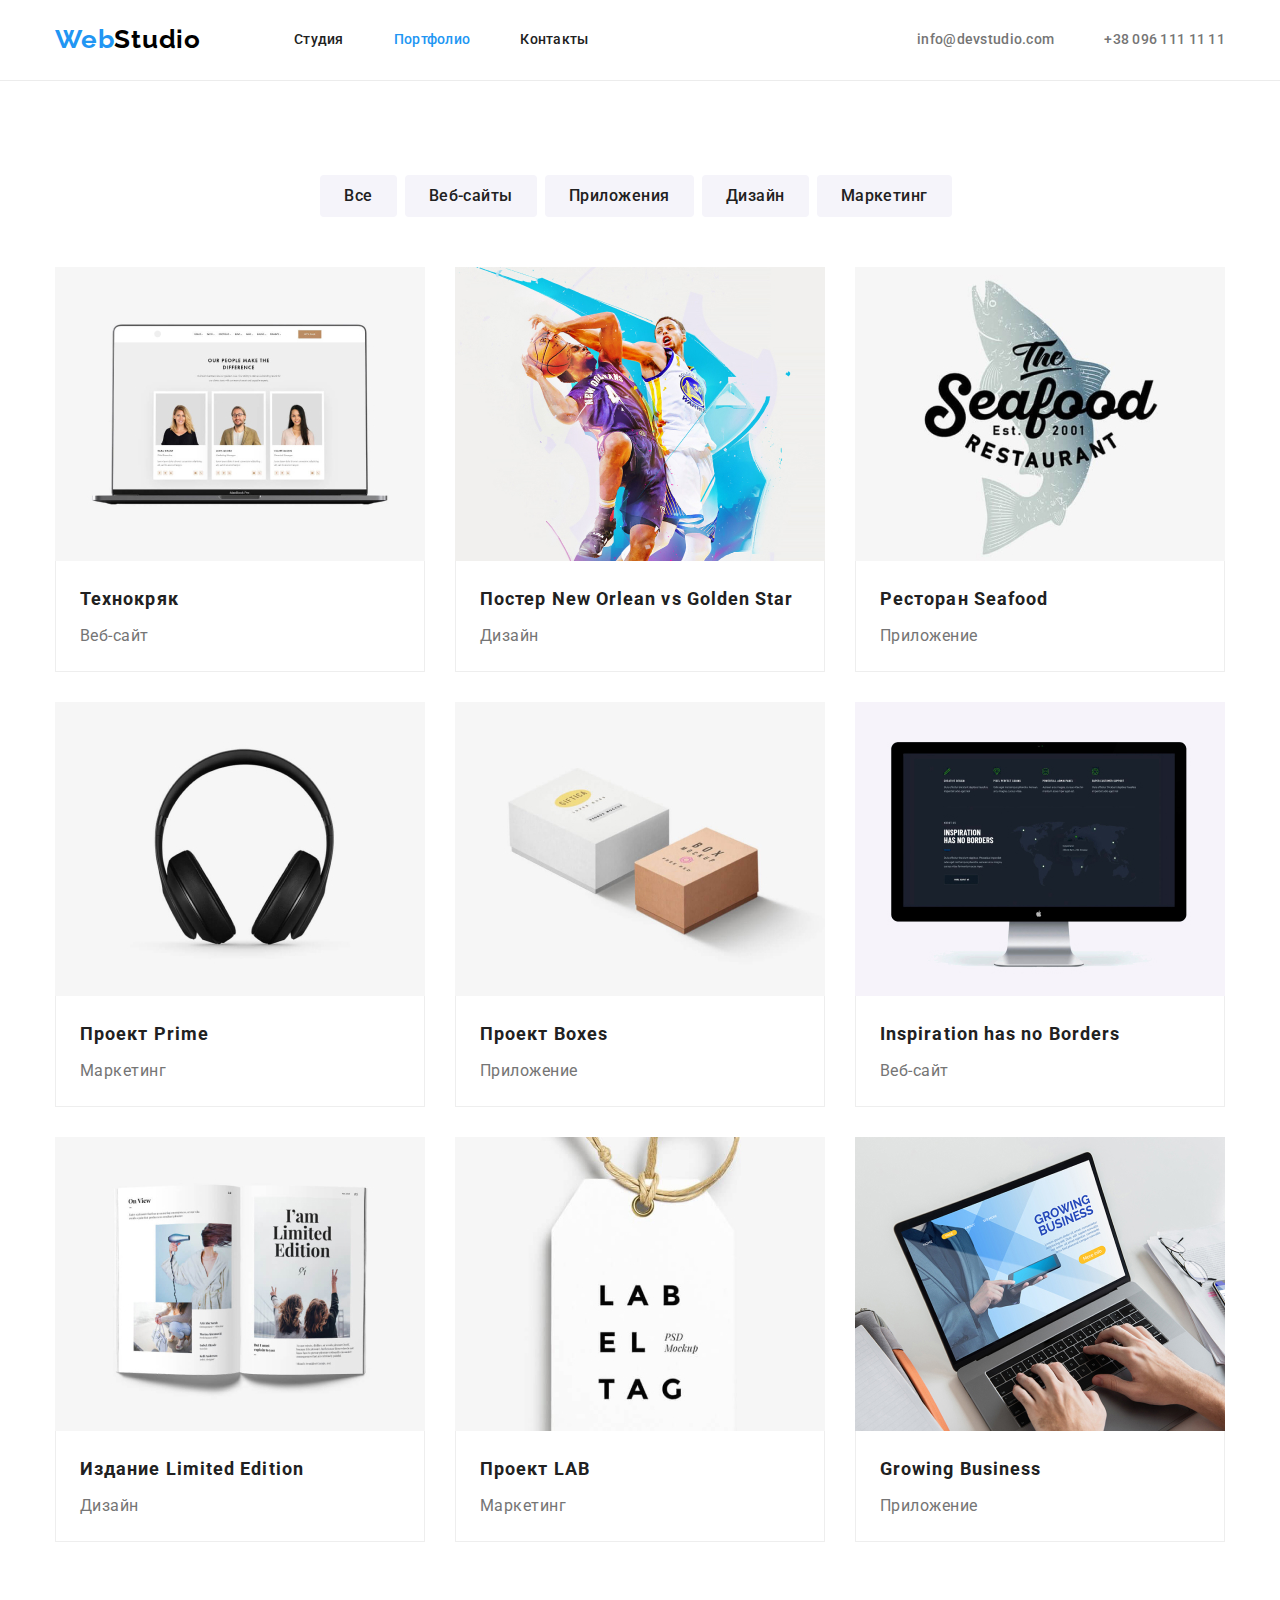
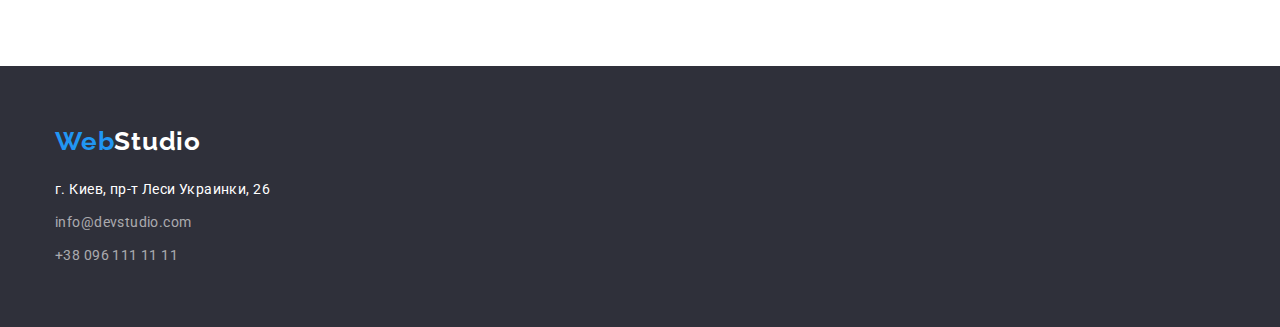
==== portfolio.html @ 6fd2e9e7 "hw #3" ====
<!DOCTYPE html>
<html lang="ru">
  <head>
    <meta charset="UTF-8" />
    <meta name="viewport" content="width=device-width, initial-scale=1.0" />
    <title>Веб-студия</title>
    <link
      href="https://fonts.googleapis.com/css2?family=Raleway:wght@700&family=Roboto:wght@400;500;700;900&display=swap"
      rel="stylesheet"
    />
    <link
      rel="stylesheet"
      href="https://cdnjs.cloudflare.com/ajax/libs/modern-normalize/1.0.0/modern-normalize.css"
    />
    <link rel="stylesheet" href="./css/styles.css" />
  </head>

  <body>
    <!-- HEADER -->
    <header class="header">
      <div class="container">
        <nav class="navigation">
          <a class="logo link" lang="en" href="/">
            <span class="logo-acent">Web</span>Studio
          </a>
          <ul class="navigation-list list">
            <li class="navigation-list-item">
              <a class="navigation-list-link link " href="./index.html"
                >Студия</a
              >
            </li>
            <li class="navigation-list-item">
              <a
                class="navigation-list-link link current"
                href="./portfolio.html"
                >Портфолио</a
              >
            </li>
            <li class="navigation-list-item">
              <a class="navigation-list-link link" href="">Контакты</a>
            </li>
          </ul>
        </nav>
        <address class="contact">
          <ul class="contact-list list">
            <li class="contact-list-item">
              <a class="header-mail-link link" href="mailto:info@devstudio.com"
                >info@devstudio.com</a
              >
            </li>
            <li class="contact-list-item">
              <a class="header-tel-link link" href="tel:+380961111111"
                >+38 096 111 11 11</a
              >
            </li>
          </ul>
        </address>
      </div>
    </header>
    <main>
      <!-- OUR WORKS -->
      <section class="works">
        <div class="container">
          <h1 class="title">Наши работы</h1>
          <ul class="works-button-list list">
            <li><button class="filter-btn" type="button">Все</button></li>
            <li><button class="filter-btn" type="button">Веб-сайты</button></li>
            <li>
              <button class="filter-btn" type="button">Приложения</button>
            </li>
            <li><button class="filter-btn" type="button">Дизайн</button></li>
            <li><button class="filter-btn" type="button">Маркетинг</button></li>
          </ul>
          <ul class="works-examples-list list">
            <li class="works-examples-item">
              <img
                src="./images/our-works/img-1.jpg"
                width="370"
                height="294"
                alt="Страница веб-сайта"
              />
              <div class="works-content">
                <h2 class="works-subtitle">Технокряк</h2>
                <p class="works-description">Веб-сайт</p>
              </div>
            </li>
            <li class="works-examples-item">
              <img
                src="./images/our-works/img-2.jpg"
                width="370"
                height="294"
                alt="Постер Нью Орлеан"
              />
              <div class="works-content">
                <h2 class="works-subtitle">
                  Постер <span lang="en">New Orlean vs Golden Star</span>
                </h2>
                <p class="works-description">Дизайн</p>
              </div>
            </li>
            <li class="works-examples-item">
              <img
                src="./images/our-works/img-3.jpg"
                width="370"
                height="294"
                alt="Лого ресторана Си фуд"
              />
              <div class="works-content">
                <h2 class="works-subtitle">
                  Ресторан <span lang="en">Seafood</span>
                </h2>
                <p class="works-description">Приложение</p>
              </div>
            </li>
            <li class="works-examples-item">
              <img
                src="./images/our-works/img-4.jpg"
                width="370"
                height="294"
                alt="Наушники"
              />
              <div class="works-content">
                <h2 class="works-subtitle">
                  Проект <span lang="en">Prime</span>
                </h2>
                <p class="works-description">Маркетинг</p>
              </div>
            </li>
            <li class="works-examples-item">
              <img
                src="./images/our-works/img-5.jpg"
                width="370"
                height="294"
                alt="Две коробки"
              />
              <div class="works-content">
                <h2 class="works-subtitle">
                  Проект <span lang="en">Boxes</span>
                </h2>
                <p class="works-description">Приложение</p>
              </div>
            </li>
            <li class="works-examples-item">
              <img
                src="./images/our-works/img-6.jpg"
                width="370"
                height="294"
                alt="Страница веб-сайта инсперация"
              />
              <div class="works-content">
                <h2 class="works-subtitle" lang="en">
                  Inspiration has no Borders
                </h2>
                <p class="works-description">Веб-сайт</p>
              </div>
            </li>
            <li class="works-examples-item">
              <img
                src="./images/our-works/img-7.jpg"
                width="370"
                height="294"
                alt="Открытая книга"
              />
              <div class="works-content">
                <h2 class="works-subtitle">
                  Издание <span lang="en">Limited Edition</span>
                </h2>
                <p class="works-description">Дизайн</p>
              </div>
            </li>
            <li class="works-examples-item">
              <img
                src="./images/our-works/img-8.jpg"
                width="370"
                height="294"
                alt="Белая этикетка "
              />
              <div class="works-content">
                <h2 class="works-subtitle">
                  Проект <span lang="en">LAB</span>
                </h2>
                <p class="works-description">Маркетинг</p>
              </div>
            </li>
            <li class="works-examples-item">
              <img
                src="./images/our-works/img-9.jpg"
                width="370"
                height="294"
                alt="Человек печатает на ноутбуке"
              />
              <div class="works-content">
                <h2 class="works-subtitle" lang="en">Growing Business</h2>
                <p class="works-description">Приложение</p>
              </div>
            </li>
          </ul>
        </div>
      </section>
    </main>
    <!-- FOOTER -->
    <footer class="footer">
      <!-- <div class="footer-background"> -->
      <div class="container">
        <a class="footer-logo link" lang="en" href="/">
          <span class="logo-acent">Web</span>Studio
        </a>
        <address class="contact">
          <ul class="list">
            <li>
              <a
                class="footer-map-link link "
                href="https://goo.gl/maps/MBdeFPrQzgyW4BPL6"
                target="_blank"
                >г. Киев, пр-т Леси Украинки, 26</a
              >
            </li>
            <li>
              <a class="footer-mail-link link" href="mailto:info@devstudio.com"
                >info@devstudio.com</a
              >
            </li>
            <li>
              <a class="footer-tel-link link" href="tel:+380961111111"
                >+38 096 111 11 11</a
              >
            </li>
          </ul>
        </address>
      </div>
      <!-- </div> -->
    </footer>
  </body>
</html>
---- css/styles.css ----
:root {
  --primary-text-color: #757575;
  --title-text-color: #212121;
  --acent-color: #2196f3;
  --text-color-on-acent-background: #ffffff;
  --logo-color: #000000;
  --primary-background-color: #ffffff;
  --secondary-background-color: #f5f4fa;
  --footer-background-color: #2f303a;
}

*,
*::before,
*::after {
  margin: 0;
  padding: 0;
}

body {
  font-family: "Roboto", sans-serif;
}

img {
  display: block;
}

.list {
  list-style: none;
}

.link {
  text-decoration: none;
}

.contact {
  font-style: normal;
}

.container {
  width: 1200px;
  padding: 0 15px;
  margin: 0 auto;
}

.logo {
  font-family: Raleway, sans-serif;
  font-weight: 700;
  font-size: 26px;
  line-height: 1.192;
  letter-spacing: 0.03em;
  color: var(--logo-color);
}

.logo-acent {
  color: var(--acent-color);
}

/* ------------------------HEADER------------------------ */

.header {
  background-color: var(--primary-background-color);
  padding-top: 24px;
  padding-bottom: 25px;
  border-bottom: 1px solid #ececec;
}

.header .container {
  display: flex;
  align-items: center;
  justify-content: space-between;
}
.navigation,
.navigation-list,
.contact-list {
  display: flex;
  align-items: center;
}

.navigation .logo {
  margin-right: 93px;
}

.navigation-list-item:not(:last-child),
.contact-list-item:not(:last-child) {
  margin-right: 50px;
}

.navigation-list-link,
.header-mail-link,
.header-tel-link {
  font-weight: 500;
  font-size: 14px;
  line-height: 1.143;
  letter-spacing: 0.02em;
  color: var(--title-text-color);
}

.header-mail-link,
.header-tel-link {
  color: var(--primary-text-color);
}
.navigation-list-link:hover,
.navigation-list-link:focus,
.header-mail-link:hover,
.header-mail-link:focus,
.header-tel-link:hover,
.header-tel-link:focus {
  color: var(--acent-color);
}

.navigation-list-link.current {
  color: var(--acent-color);
}
.modal-btn {
  padding: 8px 30px;

  box-shadow: 0px 4px 4px rgba(0, 0, 0, 0.15);
  border-radius: 4px;

  font-weight: 700;
  font-size: 16px;
  line-height: 1.875;
  align-items: center;
  text-align: center;
  letter-spacing: 0.06em;
  color: var(--text-color-on-acent-background);
  background-color: var(--acent-color);
}
.title {
  font-weight: 700;
  font-size: 36px;
  line-height: 1.167;
  text-align: center;
  letter-spacing: 0.03em;
  color: var(--title-text-color);
}
/* ------------------------HERO------------------------ */
.hero {
  background-color: var(--primary-background-color);
}

.hero-background {
  width: 1600px;

  padding-top: 200px;
  padding-bottom: 200px;
  margin-left: auto;
  margin-right: auto;
  background-color: var(--footer-background-color);
}

.hero .container {
  text-align: center;
}

.hero-title {
  max-width: 696px;
  margin-left: auto;
  margin-right: auto;
  margin-bottom: 30px;

  font-weight: 900;
  font-size: 44px;
  line-height: 1.364;
  text-align: center;
  letter-spacing: 0.06em;
  text-transform: uppercase;
  color: var(--text-color-on-acent-background);
}

/* ------------------------OUR ADVANTAGES------------------------ */
.advantages {
  padding-top: 94px;
  padding-bottom: 94px;
  background-color: var(--primary-background-color);
}

.advantages .title {
  display: none;
}

.advantages .list {
  display: flex;
  justify-content: space-between;
}

.advantages-list-item {
  width: 270px;
}
/* .advantages-list-item:not(:last-child) {
  margin-right: 30px;
} */

.advantages-subtitle {
  margin-bottom: 10px;

  font-weight: 700;
  font-size: 14px;
  line-height: 1.143;
  letter-spacing: 0.03em;
  text-transform: uppercase;
  color: var(--title-text-color);
}
.advantages-description {
  font-weight: 400;
  font-size: 14px;
  line-height: 1.714;
  letter-spacing: 0.03em;
  color: var(--primary-text-color);
}

/* ------------------------WHAT WE DO------------------------ */
.what-we-do {
  padding-bottom: 94px;
  background-color: var(--primary-background-color);
}

.what-we-do .title {
  margin-bottom: 50px;
}
.what-we-do .list {
  display: flex;
}
.what-we-do-list-item:not(last-child) {
  margin-right: 30px;
}
/* ------------------------OUR TEAM------------------------ */
.team {
  padding-top: 94px;
  padding-bottom: 94px;
  background-color: var(--secondary-background-color);
}

.team .title {
  margin-bottom: 50px;
}

.team .list {
  display: flex;
}

.team-list-item {
  padding-bottom: 30px;
  background-color: var(--primary-background-color);
  text-align: center;
}

.team-list-item:not(last-child) {
  margin-right: 30px;
}

.team-subtitle {
  margin-top: 30px;
  margin-bottom: 10px;

  font-weight: 500;
  font-size: 16px;
  line-height: 1.188;
  text-align: center;
  letter-spacing: 0.03em;
  color: var(--title-text-color);
}
.team-description {
  font-weight: 400;
  font-size: 16px;
  line-height: 1.188;
  text-align: center;
  letter-spacing: 0.03em;
  color: var(--primary-text-color);
}

/* ------------------------FOOTER------------------------ */
.footer {
  padding: 60px 0;
  margin: 0 auto;
  background-color: var(--footer-background-color);
}
/* .footer-background {
  width: 1600px;
  padding: 60px 0;
  margin: 0 auto;
  background-color: var(--footer-background-color);
} */
.footer-logo {
  display: block;
  margin-bottom: 20px;

  font-family: Raleway, sans-serif;
  font-weight: 700;
  font-size: 26px;
  line-height: 1.192;
  letter-spacing: 0.03em;
  color: var(--text-color-on-acent-background);
}
.footer-map-link,
.footer-mail-link {
  display: block;
  margin-bottom: 9px;
}

.footer-map-link,
.footer-mail-link,
.footer-tel-link {
  font-weight: 400;
  font-size: 14px;
  line-height: 24px;
  letter-spacing: 0.03em;
}
.footer-map-link {
  color: var(--text-color-on-acent-background);
}
.footer-mail-link,
.footer-tel-link {
  color: rgba(255, 255, 255, 0.6);
}
.footer-map-link:hover,
.footer-map-link:focus,
.footer-mail-link:hover,
.footer-mail-link:focus,
.footer-tel-link:hover,
.footer-tel-link:focus {
  color: var(--acent-color);
}
/* ------------------------ OUR WORKS------------------------ */
.works {
  background-color: var(--primary-background-color);
  padding: 94px 15px;
}

.works-button-list {
  display: flex;
  justify-content: center;
  margin-bottom: 50px;
}

.works-examples-list {
  display: flex;
  flex-wrap: wrap;
}

.works-examples-item {
  width: 370px;
}
.works-examples-item:not(:nth-child(3n)) {
  margin-right: 30px;
}

.works-examples-item:not(:nth-last-child(3)) {
  margin-bottom: 30px;
}

.works .title {
  display: none;
}

.filter-btn:not(last-child) {
  margin-right: 8px;
}

.filter-btn {
  padding: 6px 22px;
  border-radius: 4px;
  border-color: transparent;

  font-style: normal;
  font-weight: 500;
  font-size: 16px;
  line-height: 1.625;
  text-align: center;
  letter-spacing: 0.03em;
  color: var(--title-text-color);
  background-color: var(--secondary-background-color);
}
.filter-btn:hover,
.filter-btn:focus {
  color: var(--text-color-on-acent-background);
  background-color: var(--acent-color);
}

.works-subtitle {
  margin-bottom: 4px;
  font-weight: 700;
  font-size: 18px;
  line-height: 2;
  letter-spacing: 0.06em;
  color: var(--title-text-color);
}
.works-description {
  font-weight: 400;
  font-size: 16px;
  line-height: 1.875;
  letter-spacing: 0.03em;
  color: var(--primary-text-color);
}
.works-content {
  border-left: 1px solid #eeeeee;
  border-right: 1px solid #eeeeee;
  border-bottom: 1px solid #eeeeee;
  padding: 20px 24px;
}
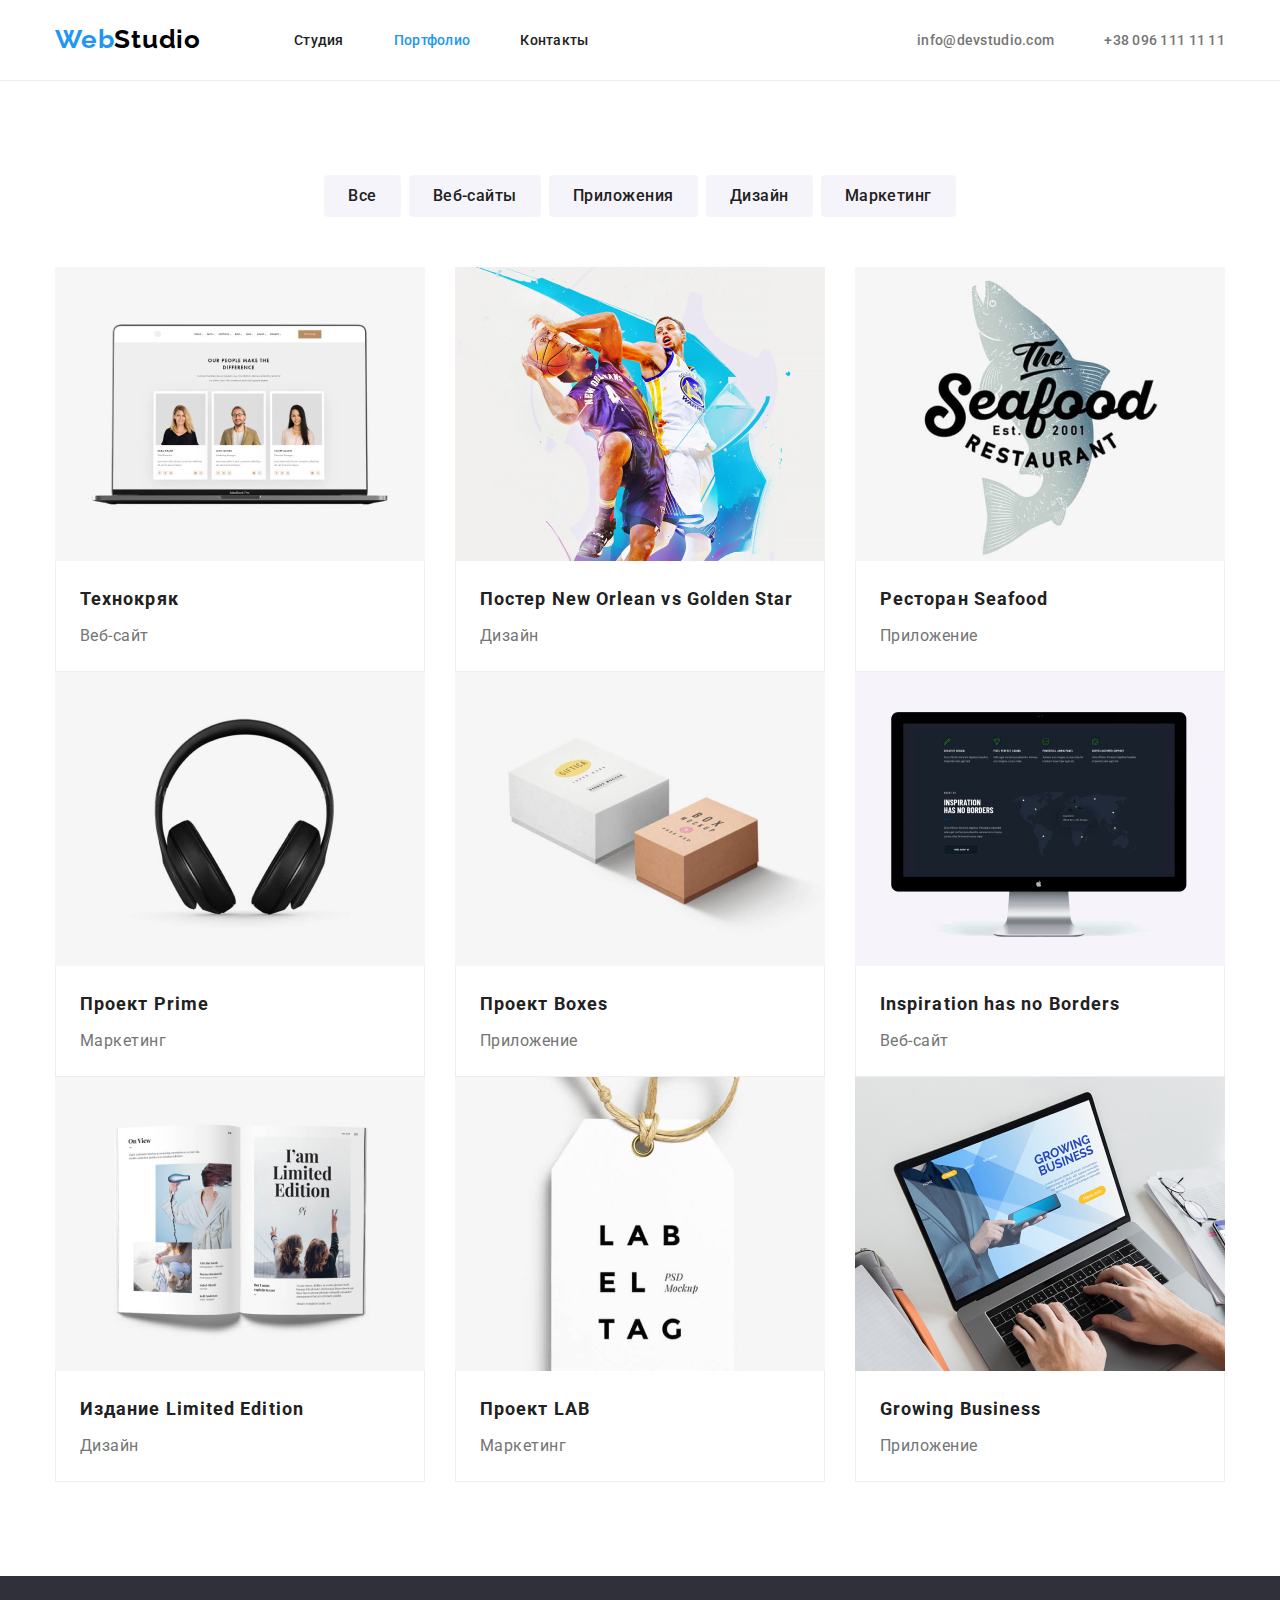
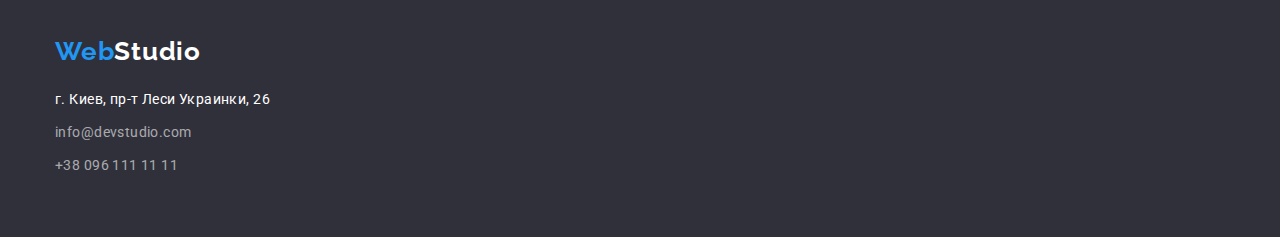
==== commit c02dd5c9: "Review #1 HW#3" ====
--- a/portfolio.html
+++ b/portfolio.html
@@ -63,13 +63,21 @@
         <div class="container">
           <h1 class="title">Наши работы</h1>
           <ul class="works-button-list list">
-            <li><button class="filter-btn" type="button">Все</button></li>
-            <li><button class="filter-btn" type="button">Веб-сайты</button></li>
-            <li>
+            <li class="works-button-item">
+              <button class="filter-btn" type="button">Все</button>
+            </li>
+            <li class="works-button-item">
+              <button class="filter-btn" type="button">Веб-сайты</button>
+            </li>
+            <li class="works-button-item">
               <button class="filter-btn" type="button">Приложения</button>
             </li>
-            <li><button class="filter-btn" type="button">Дизайн</button></li>
-            <li><button class="filter-btn" type="button">Маркетинг</button></li>
+            <li class="works-button-item">
+              <button class="filter-btn" type="button">Дизайн</button>
+            </li>
+            <li class="works-button-item">
+              <button class="filter-btn" type="button">Маркетинг</button>
+            </li>
           </ul>
           <ul class="works-examples-list list">
             <li class="works-examples-item">
--- a/css/styles.css
+++ b/css/styles.css
@@ -59,8 +59,6 @@
 
 .header {
   background-color: var(--primary-background-color);
-  padding-top: 24px;
-  padding-bottom: 25px;
   border-bottom: 1px solid #ececec;
 }
 
@@ -77,7 +75,10 @@
 }
 
 .navigation .logo {
+  display: block;
   margin-right: 93px;
+  padding-top: 24px;
+  padding-bottom: 25px;
 }
 
 .navigation-list-item:not(:last-child),
@@ -88,6 +89,9 @@
 .navigation-list-link,
 .header-mail-link,
 .header-tel-link {
+  display: block;
+  padding: 32px 0px;
+
   font-weight: 500;
   font-size: 14px;
   line-height: 1.143;
@@ -179,17 +183,16 @@
   display: none;
 }
 
-.advantages .list {
-  display: flex;
-  justify-content: space-between;
+.advantages-list {
+  display: flex;
 }
 
 .advantages-list-item {
   width: 270px;
 }
-/* .advantages-list-item:not(:last-child) {
+.advantages-list-item:not(:nth-child(4n)) {
   margin-right: 30px;
-} */
+}
 
 .advantages-subtitle {
   margin-bottom: 10px;
@@ -221,7 +224,10 @@
 .what-we-do .list {
   display: flex;
 }
-.what-we-do-list-item:not(last-child) {
+.what-we-do-list-item {
+  width: 370px;
+}
+.what-we-do-list-item:not(:last-child) {
   margin-right: 30px;
 }
 /* ------------------------OUR TEAM------------------------ */
@@ -240,17 +246,20 @@
 }
 
 .team-list-item {
-  padding-bottom: 30px;
-  background-color: var(--primary-background-color);
-  text-align: center;
-}
-
-.team-list-item:not(last-child) {
+  width: 270px;
+  background-color: var(--primary-background-color);
+  text-align: center;
+}
+
+.team-list-item:not(:last-child) {
   margin-right: 30px;
 }
 
+.card-content {
+  padding: 30px 32px;
+}
+
 .team-subtitle {
-  margin-top: 30px;
   margin-bottom: 10px;
 
   font-weight: 500;
@@ -324,7 +333,7 @@
 /* ------------------------ OUR WORKS------------------------ */
 .works {
   background-color: var(--primary-background-color);
-  padding: 94px 15px;
+  padding: 94px 0;
 }
 
 .works-button-list {
@@ -345,7 +354,7 @@
   margin-right: 30px;
 }
 
-.works-examples-item:not(:nth-last-child(3)) {
+.works-examples-item:not(:nth-last-child(3, 2, 1)) {
   margin-bottom: 30px;
 }
 
@@ -353,7 +362,7 @@
   display: none;
 }
 
-.filter-btn:not(last-child) {
+.works-button-item:not(:last-child) {
   margin-right: 8px;
 }
 
